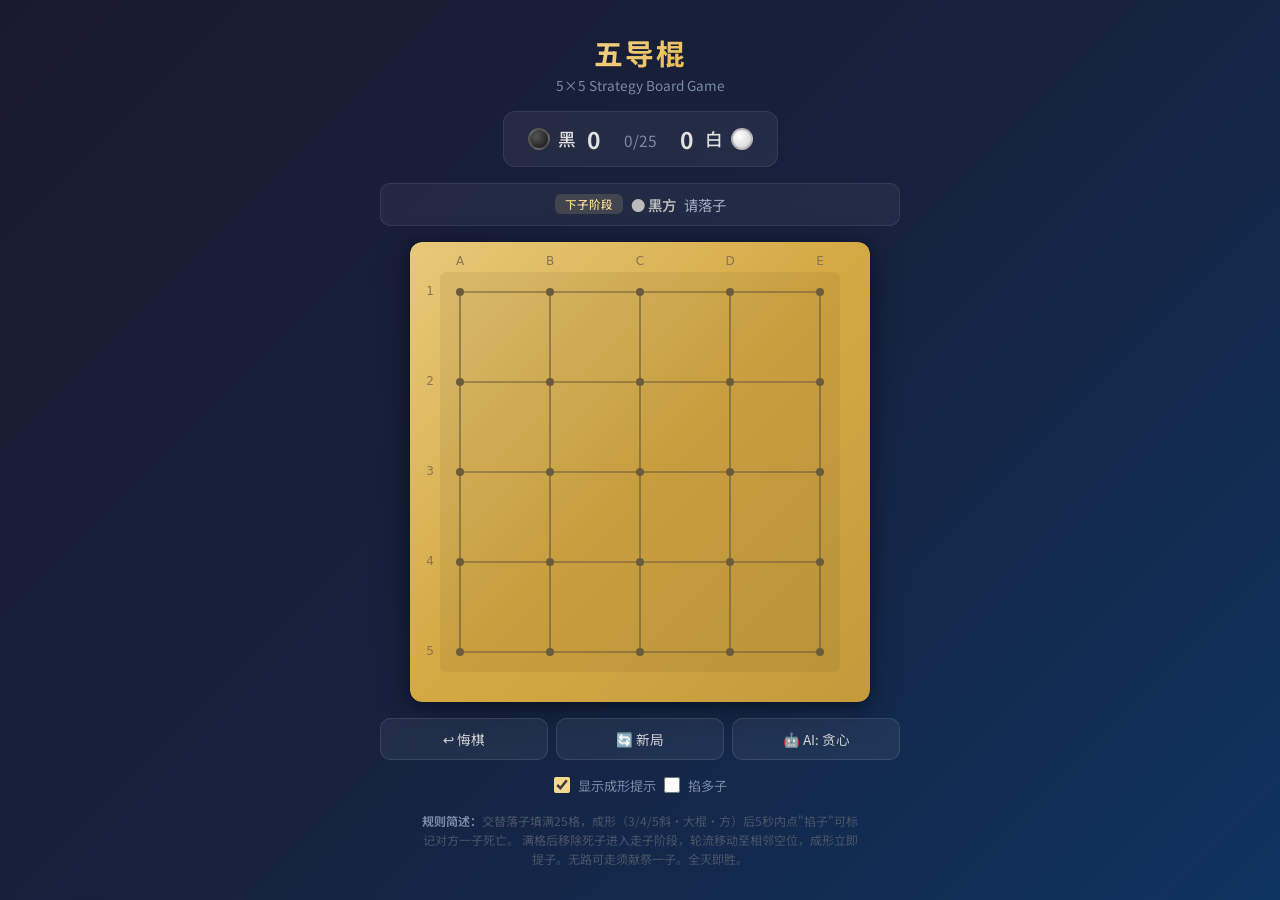
==== src/index.html @ 4bc13bf2 "feat: Add multi-pinch toggle option When off (default), only 1 pinch per formation regardless of how" ====
<!DOCTYPE html>
<html lang="zh">
<head>
  <meta charset="UTF-8">
  <meta name="viewport" content="width=device-width, initial-scale=1.0">
  <title>五导棍</title>
  <link rel="stylesheet" href="css/style.css">
</head>
<body>
  <div class="container">
    <div class="header">
      <h1>五导棍</h1>
      <div class="subtitle">5×5 Strategy Board Game</div>
    </div>

    <div class="score-panel">
      <div class="score-side">
        <span class="piece-icon black"></span>
        <span>黑</span>
        <span class="count" id="count-b">0</span>
      </div>
      <div class="score-divider">
        <span class="move-info" id="move-count">0/25</span>
      </div>
      <div class="score-side">
        <span class="count" id="count-w">0</span>
        <span>白</span>
        <span class="piece-icon white"></span>
      </div>
    </div>

    <div id="status">
      <span class="phase-tag">下子阶段</span>
      <span class="turn-indicator turn-black">● 黑方</span>
      <span class="status-msg">请落子</span>
    </div>

    <canvas id="board"></canvas>
    <div id="winner-overlay" onclick="this.style.display='none'"></div>

    <button id="btn-claim" onclick="Board.pauseTimer()">
      <div id="timer-fill"></div>
      <span class="claim-text">🎯 请掐子！</span>
    </button>

    <div class="controls">
      <button onclick="Board.undoMove()">↩ 悔棋</button>
      <button onclick="Board.newGame()">🔄 新局</button>
      <select id="ai-select" onchange="Board.setAI(this.value)">
        <option value="">👥 双人对战</option>
        <option value="random">🤖 AI: 随机</option>
        <option value="greedy" selected>🤖 AI: 贪心</option>
        <option value="minimax">🤖 AI: 极小极大</option>
        <option value="mcts">🤖 AI: 蒙特卡洛</option>
      </select>
    </div>

    <div class="toggle-row">
      <input type="checkbox" id="hints-toggle" checked onchange="Board.setHints(this.checked)">
      <label for="hints-toggle">显示成形提示</label>
      <input type="checkbox" id="multi-pinch-toggle" onchange="Board.setMultiPinch(this.checked)">
      <label for="multi-pinch-toggle">掐多子</label>
    </div>

    <div class="rules">
      <b>规则简述：</b>交替落子填满25格，成形（3/4/5斜·大棍·方）后5秒内点"掐子"可标记对方一子死亡。
      满格后移除死子进入走子阶段，轮流移动至相邻空位，成形立即提子。无路可走须献祭一子。全灭即胜。
    </div>
  </div>

  <script src="js/formation.js"></script>
  <script src="js/game.js"></script>
  <script src="js/ai/random.js"></script>
  <script src="js/ai/greedy.js"></script>
  <script src="js/ai/minimax.js"></script>
  <script src="js/ai/mcts.js"></script>
  <script src="js/ai/ai.js"></script>
  <script src="js/board.js"></script>
  <script>Board.init(document.getElementById('board'));</script>
</body>
</html>
---- src/css/style.css ----
@import url('https://fonts.googleapis.com/css2?family=Noto+Sans+SC:wght@400;500;700&display=swap');

* { margin: 0; padding: 0; box-sizing: border-box; }

body {
  font-family: 'Noto Sans SC', 'SF Pro', system-ui, sans-serif;
  background: linear-gradient(135deg, #1a1a2e 0%, #16213e 50%, #0f3460 100%);
  color: #e0e0e0;
  min-height: 100vh;
  display: flex;
  justify-content: center;
  align-items: center;
  padding: 20px;
}

.container {
  display: flex;
  flex-direction: column;
  align-items: center;
  gap: 16px;
  max-width: 520px;
  width: 100%;
}

/* Header */
.header {
  text-align: center;
}
.header h1 {
  font-size: 1.8em;
  font-weight: 700;
  background: linear-gradient(135deg, #f5d78e, #e8b84b);
  -webkit-background-clip: text;
  -webkit-text-fill-color: transparent;
  letter-spacing: 2px;
}
.header .subtitle {
  font-size: 0.85em;
  color: #7a8ba6;
  margin-top: 2px;
}

/* Score panel */
.score-panel {
  display: flex;
  align-items: center;
  gap: 20px;
  background: rgba(255,255,255,0.06);
  border: 1px solid rgba(255,255,255,0.08);
  border-radius: 12px;
  padding: 10px 24px;
  backdrop-filter: blur(10px);
}
.score-side {
  display: flex;
  align-items: center;
  gap: 8px;
  font-size: 1.1em;
  font-weight: 500;
}
.score-side .piece-icon {
  width: 22px; height: 22px;
  border-radius: 50%;
  display: inline-block;
  border: 2px solid rgba(255,255,255,0.2);
}
.piece-icon.black { background: radial-gradient(circle at 35% 35%, #555, #111); }
.piece-icon.white { background: radial-gradient(circle at 35% 35%, #fff, #ccc); border-color: rgba(0,0,0,0.2); }
.score-side .count { font-size: 1.3em; font-weight: 700; min-width: 20px; text-align: center; }
.score-divider { color: #4a5568; font-size: 1.2em; }
.move-info { font-size: 0.8em; color: #7a8ba6; }

/* Status bar */
#status {
  background: rgba(255,255,255,0.05);
  border: 1px solid rgba(255,255,255,0.08);
  border-radius: 10px;
  padding: 10px 18px;
  font-size: 0.9em;
  min-height: 42px;
  display: flex;
  align-items: center;
  gap: 8px;
  flex-wrap: wrap;
  width: 100%;
  justify-content: center;
}
.phase-tag {
  background: rgba(245,215,142,0.15);
  color: #f5d78e;
  padding: 2px 10px;
  border-radius: 6px;
  font-size: 0.8em;
  font-weight: 500;
}
.turn-indicator {
  font-weight: 600;
}
.turn-black { color: #bbb; }
.turn-white { color: #fff; }
.status-msg { color: #a0aec0; }

/* Claim button with integrated timer */
#btn-claim {
  display: none;
  position: relative;
  overflow: hidden;
  width: 100%;
  padding: 16px;
  border: none;
  border-radius: 12px;
  font-size: 1.15em;
  font-weight: 700;
  font-family: inherit;
  cursor: pointer;
  background: rgba(46,204,113,0.15);
  border: 2px solid rgba(46,204,113,0.4);
  color: #fff;
  transition: transform 0.1s;
}
#btn-claim #timer-fill {
  position: absolute;
  top: 0; left: 0;
  height: 100%;
  width: 100%;
  background: linear-gradient(135deg, #27ae60, #2ecc71);
  border-radius: 10px;
  transition: width 50ms linear;
  z-index: 0;
}
#btn-claim .claim-text {
  position: relative;
  z-index: 1;
  text-shadow: 0 1px 4px rgba(0,0,0,0.4);
}
#btn-claim.active {
  display: flex;
  align-items: center;
  justify-content: center;
  animation: claimPulse 0.8s ease-in-out infinite alternate;
}
#btn-claim:hover { transform: scale(1.02); }
#btn-claim:active { transform: scale(0.98); }
@keyframes claimPulse {
  from { box-shadow: 0 4px 16px rgba(46,204,113,0.3); }
  to { box-shadow: 0 4px 28px rgba(46,204,113,0.6), 0 0 40px rgba(46,204,113,0.15); }
}

/* Canvas */
canvas {
  border-radius: 12px;
  box-shadow: 0 8px 32px rgba(0,0,0,0.4), 0 2px 8px rgba(0,0,0,0.2);
  cursor: pointer;
  max-width: 100%;
  height: auto !important;
}

/* Winner overlay */
#winner-overlay {
  display: none;
  position: fixed;
  inset: 0;
  background: rgba(0,0,0,0.7);
  z-index: 100;
  justify-content: center;
  align-items: center;
  font-size: 3em;
  font-weight: 700;
  color: #f5d78e;
  text-shadow: 0 0 40px rgba(245,215,142,0.6), 0 4px 12px rgba(0,0,0,0.5);
  cursor: pointer;
  animation: winFadeIn 0.4s ease-out;
}
#winner-overlay.show { display: flex; }
@keyframes winFadeIn {
  from { opacity: 0; transform: scale(0.8); }
  to { opacity: 1; transform: scale(1); }
}

/* Controls */
.controls {
  display: flex;
  gap: 8px;
  width: 100%;
  flex-wrap: wrap;
}
.controls button, .controls select {
  flex: 1;
  min-width: 80px;
  padding: 10px 14px;
  border: 1px solid rgba(255,255,255,0.1);
  border-radius: 10px;
  font-size: 0.85em;
  font-family: inherit;
  cursor: pointer;
  background: rgba(255,255,255,0.06);
  color: #d0d0d0;
  backdrop-filter: blur(10px);
  transition: background 0.2s, border-color 0.2s;
}
.controls button:hover, .controls select:hover {
  background: rgba(255,255,255,0.12);
  border-color: rgba(255,255,255,0.2);
}
.controls select { appearance: none; text-align: center; }
.controls select option { background: #1a1a2e; color: #e0e0e0; }

.toggle-row {
  display: flex;
  align-items: center;
  justify-content: center;
  gap: 8px;
  font-size: 0.82em;
  color: #7a8ba6;
}
.toggle-row input[type=checkbox] {
  accent-color: #f5d78e;
  width: 16px; height: 16px;
}

/* Rules */
.rules {
  font-size: 0.75em;
  color: #4a5568;
  line-height: 1.6;
  text-align: center;
  max-width: 460px;
  padding: 0 10px;
}
.rules b { color: #7a8ba6; }
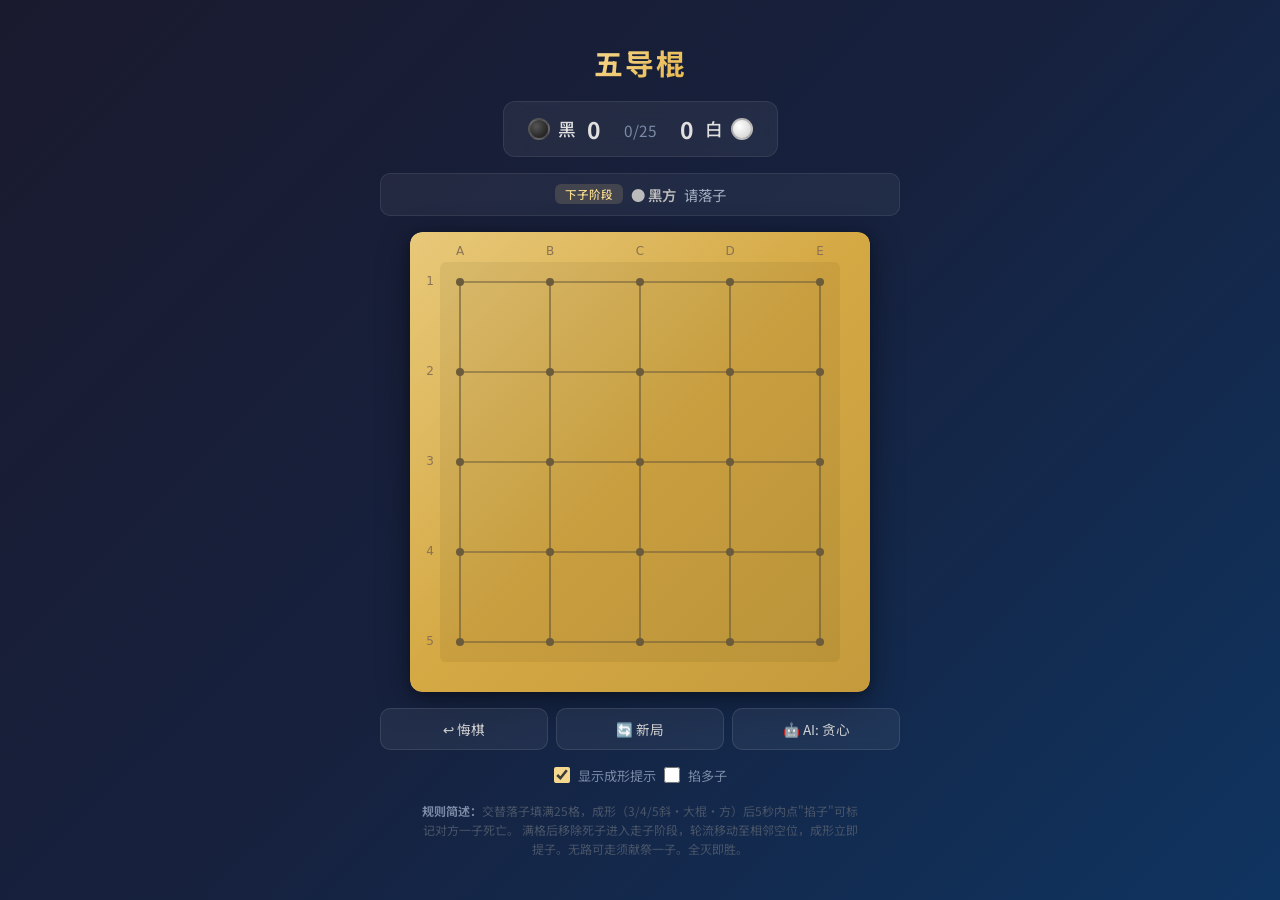
==== commit 1abb637c: "chore: Remove English subtitle" ====
--- a/src/index.html
+++ b/src/index.html
@@ -10,7 +10,7 @@
   <div class="container">
     <div class="header">
       <h1>五导棍</h1>
-      <div class="subtitle">5×5 Strategy Board Game</div>
+      <div class="subtitle"></div>
     </div>
 
     <div class="score-panel">
@@ -36,7 +36,7 @@
     </div>
 
     <canvas id="board"></canvas>
-    <div id="winner-overlay" onclick="this.style.display='none'"></div>
+    <div id="winner-overlay" onclick="this.classList.remove('show')"></div>
 
     <button id="btn-claim" onclick="Board.pauseTimer()">
       <div id="timer-fill"></div>
--- a/src/css/style.css
+++ b/src/css/style.css
@@ -169,9 +169,8 @@
   color: #f5d78e;
   text-shadow: 0 0 40px rgba(245,215,142,0.6), 0 4px 12px rgba(0,0,0,0.5);
   cursor: pointer;
-  animation: winFadeIn 0.4s ease-out;
-}
-#winner-overlay.show { display: flex; }
+}
+#winner-overlay.show { display: flex; animation: winFadeIn 0.4s ease-out; }
 @keyframes winFadeIn {
   from { opacity: 0; transform: scale(0.8); }
   to { opacity: 1; transform: scale(1); }
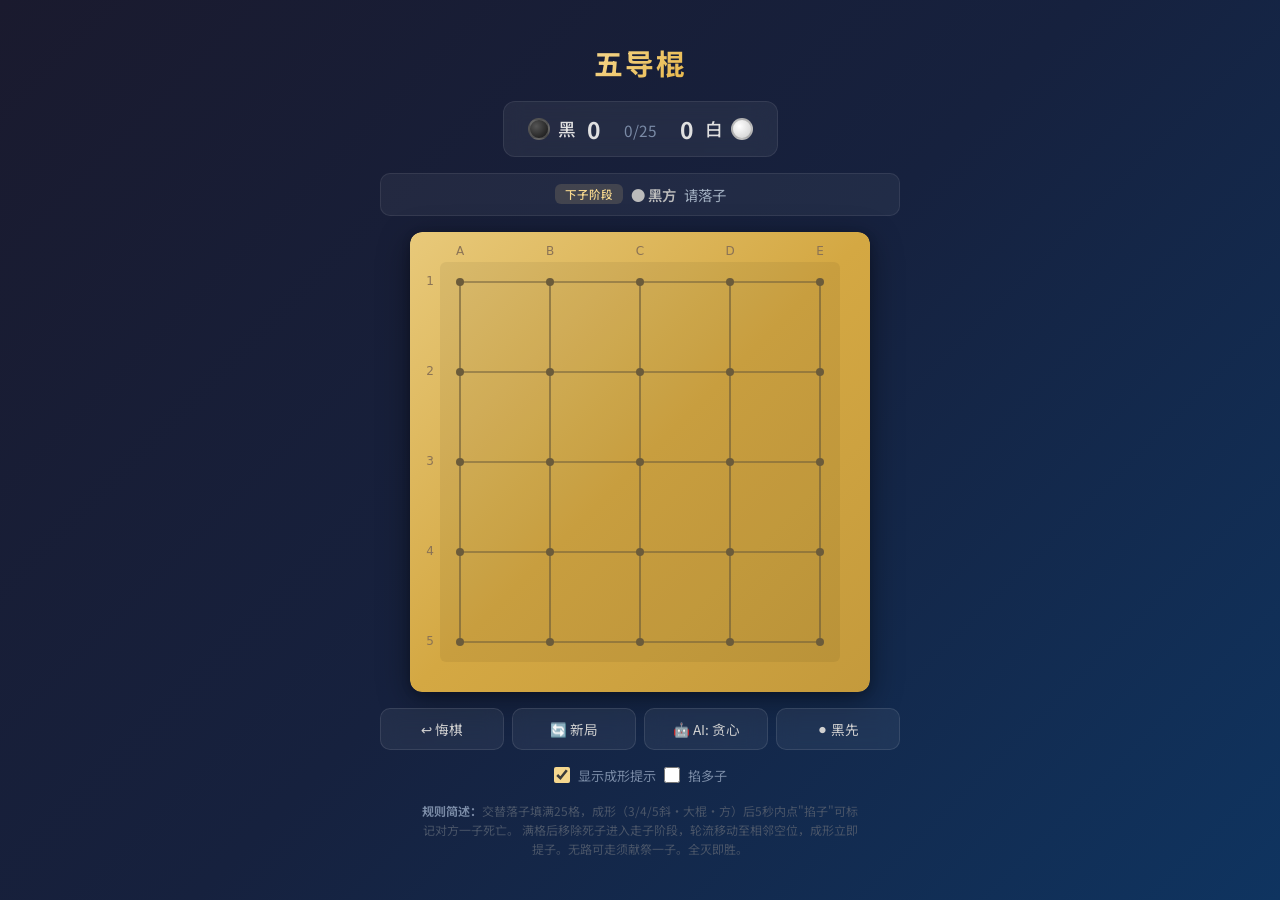
==== commit c33aaa55: "feat: Add first player selector (black or white first)" ====
--- a/src/index.html
+++ b/src/index.html
@@ -53,6 +53,10 @@
         <option value="minimax">🤖 AI: 极小极大</option>
         <option value="mcts">🤖 AI: 蒙特卡洛</option>
       </select>
+      <select id="first-select" onchange="Board.setFirst(this.value)">
+        <option value="B">⚫ 黑先</option>
+        <option value="W">⚪ 白先</option>
+      </select>
     </div>
 
     <div class="toggle-row">
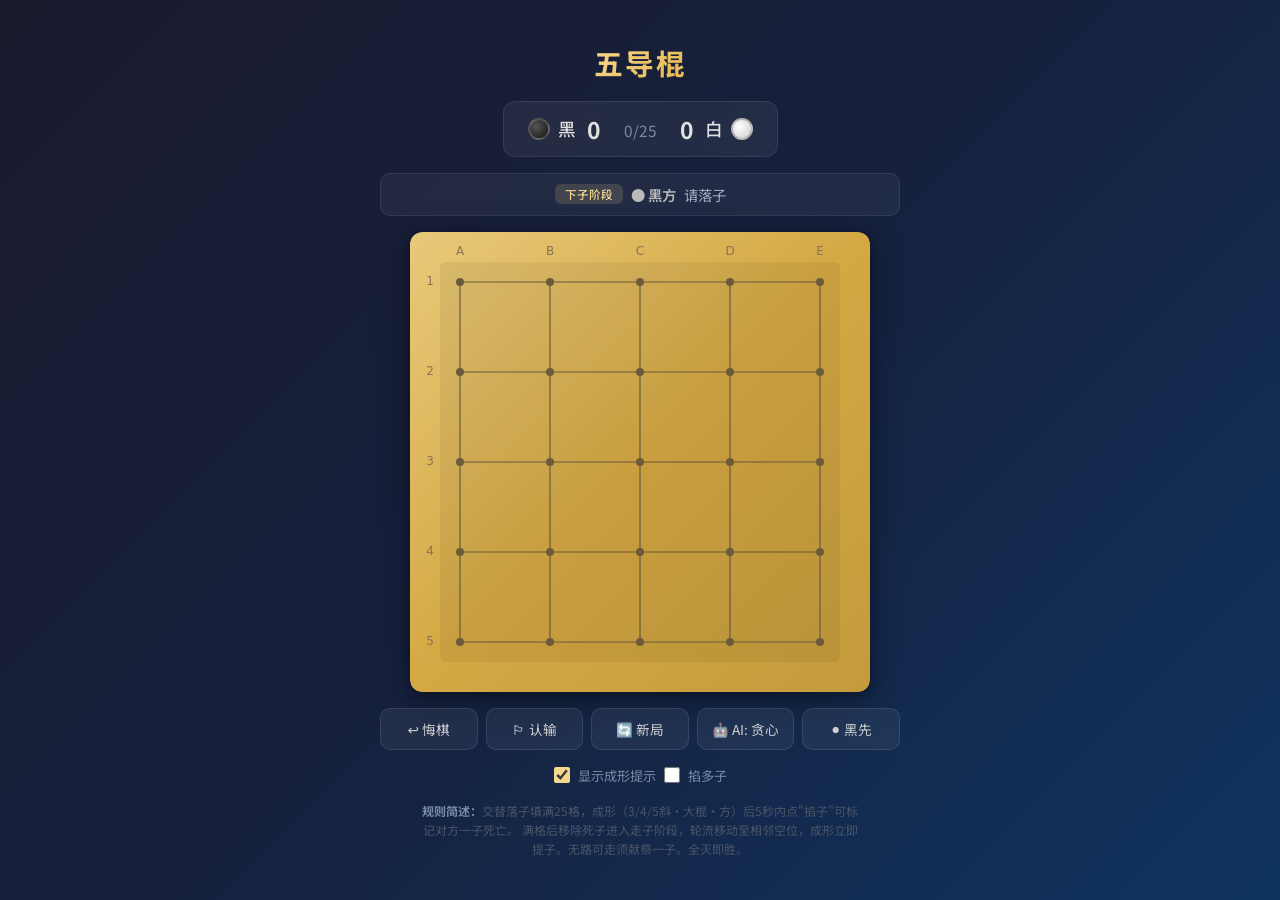
==== commit 891f83b4: "feat: Add surrender button" ====
--- a/src/index.html
+++ b/src/index.html
@@ -37,6 +37,7 @@
 
     <canvas id="board"></canvas>
     <div id="winner-overlay" onclick="this.classList.remove('show')"></div>
+    <div id="phase-overlay"></div>
 
     <button id="btn-claim" onclick="Board.pauseTimer()">
       <div id="timer-fill"></div>
@@ -45,6 +46,7 @@
 
     <div class="controls">
       <button onclick="Board.undoMove()">↩ 悔棋</button>
+      <button onclick="Board.surrender()">🏳 认输</button>
       <button onclick="Board.newGame()">🔄 新局</button>
       <select id="ai-select" onchange="Board.setAI(this.value)">
         <option value="">👥 双人对战</option>
@@ -52,6 +54,7 @@
         <option value="greedy" selected>🤖 AI: 贪心</option>
         <option value="minimax">🤖 AI: 极小极大</option>
         <option value="mcts">🤖 AI: 蒙特卡洛</option>
+        <option value="negamax">🤖 AI: 深度搜索</option>
       </select>
       <select id="first-select" onchange="Board.setFirst(this.value)">
         <option value="B">⚫ 黑先</option>
@@ -74,10 +77,12 @@
 
   <script src="js/formation.js"></script>
   <script src="js/game.js"></script>
+  <script src="js/ai/eval.js"></script>
   <script src="js/ai/random.js"></script>
   <script src="js/ai/greedy.js"></script>
   <script src="js/ai/minimax.js"></script>
   <script src="js/ai/mcts.js"></script>
+  <script src="js/ai/negamax.js"></script>
   <script src="js/ai/ai.js"></script>
   <script src="js/board.js"></script>
   <script>Board.init(document.getElementById('board'));</script>
--- a/src/css/style.css
+++ b/src/css/style.css
@@ -153,6 +153,7 @@
   cursor: pointer;
   max-width: 100%;
   height: auto !important;
+  touch-action: none;
 }
 
 /* Winner overlay */
@@ -174,6 +175,31 @@
 @keyframes winFadeIn {
   from { opacity: 0; transform: scale(0.8); }
   to { opacity: 1; transform: scale(1); }
+}
+
+/* Phase transition overlay */
+#phase-overlay {
+  display: none;
+  position: fixed;
+  inset: 0;
+  background: rgba(0,0,0,0.75);
+  z-index: 100;
+  justify-content: center;
+  align-items: center;
+  flex-direction: column;
+  gap: 12px;
+  font-weight: 700;
+  color: #fff;
+  text-shadow: 0 0 30px rgba(100,180,255,0.6), 0 4px 12px rgba(0,0,0,0.5);
+  cursor: pointer;
+}
+#phase-overlay.show { display: flex; animation: phaseFadeIn 0.5s ease-out; }
+#phase-overlay .phase-title { font-size: 2.8em; }
+#phase-overlay .phase-sub { font-size: 1em; color: #a0c4ff; font-weight: 400; }
+@keyframes phaseFadeIn {
+  0% { opacity: 0; transform: scale(0.6); }
+  60% { opacity: 1; transform: scale(1.05); }
+  100% { transform: scale(1); }
 }
 
 /* Controls */
@@ -227,3 +253,15 @@
   padding: 0 10px;
 }
 .rules b { color: #7a8ba6; }
+
+/* Mobile responsive */
+@media (max-width: 520px) {
+  body { padding: 12px; }
+  .container { gap: 10px; }
+  .header h1 { font-size: 1.4em; }
+  .score-panel { padding: 8px 16px; gap: 14px; }
+  #status { font-size: 0.82em; padding: 8px 12px; }
+  #btn-claim { padding: 12px; font-size: 1em; }
+  .controls button, .controls select { padding: 8px 10px; font-size: 0.8em; min-width: 60px; }
+  .rules { font-size: 0.7em; }
+}
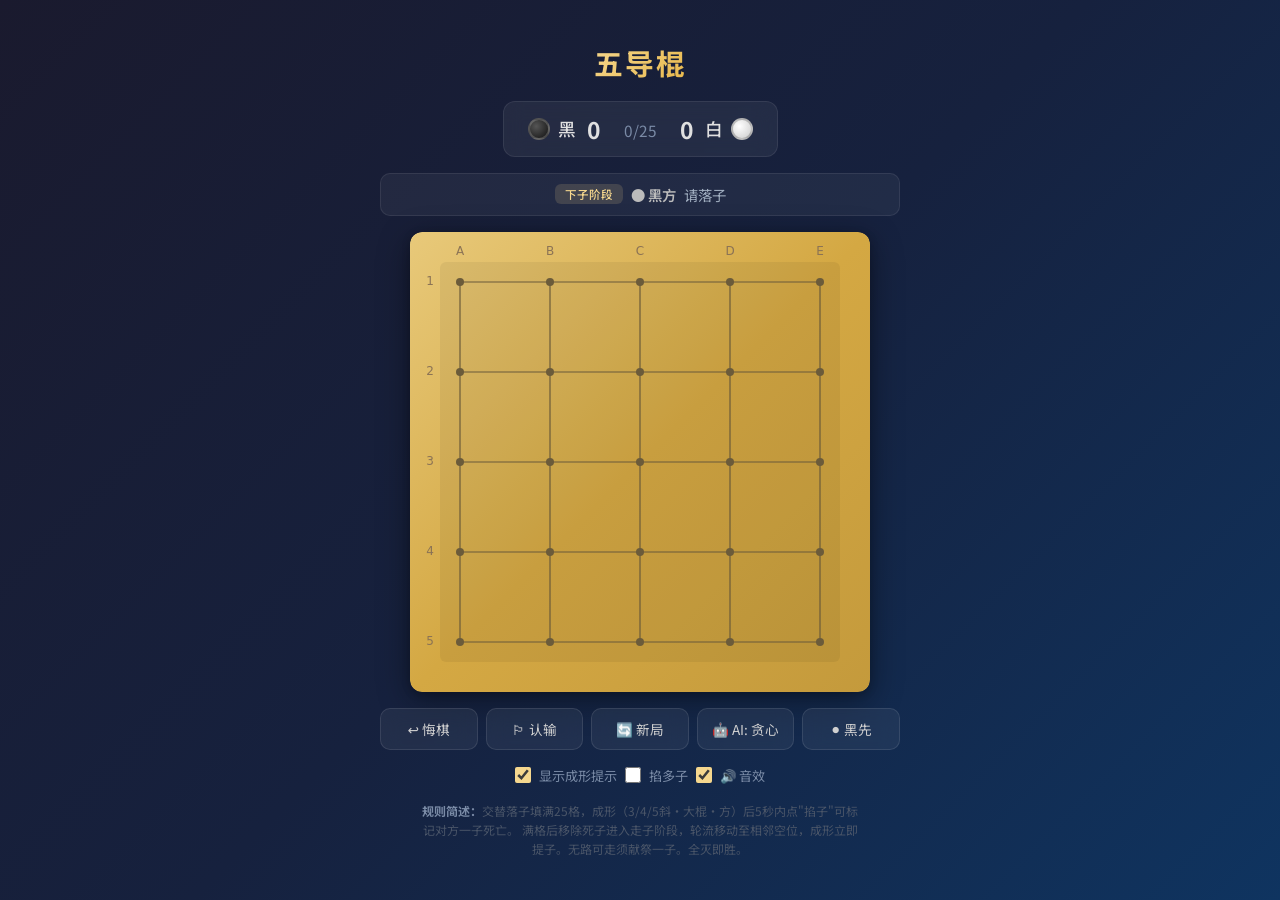
==== commit f6963ed0: "feat: Add synthesized sound effects Web Audio API generated sounds (no external files): - Place: sho" ====
--- a/src/index.html
+++ b/src/index.html
@@ -67,6 +67,8 @@
       <label for="hints-toggle">显示成形提示</label>
       <input type="checkbox" id="multi-pinch-toggle" onchange="Board.setMultiPinch(this.checked)">
       <label for="multi-pinch-toggle">掐多子</label>
+      <input type="checkbox" id="sound-toggle" checked onchange="Board.setSound(this.checked)">
+      <label for="sound-toggle">🔊 音效</label>
     </div>
 
     <div class="rules">
@@ -84,6 +86,7 @@
   <script src="js/ai/mcts.js"></script>
   <script src="js/ai/negamax.js"></script>
   <script src="js/ai/ai.js"></script>
+  <script src="js/sound.js"></script>
   <script src="js/board.js"></script>
   <script>Board.init(document.getElementById('board'));</script>
 </body>
